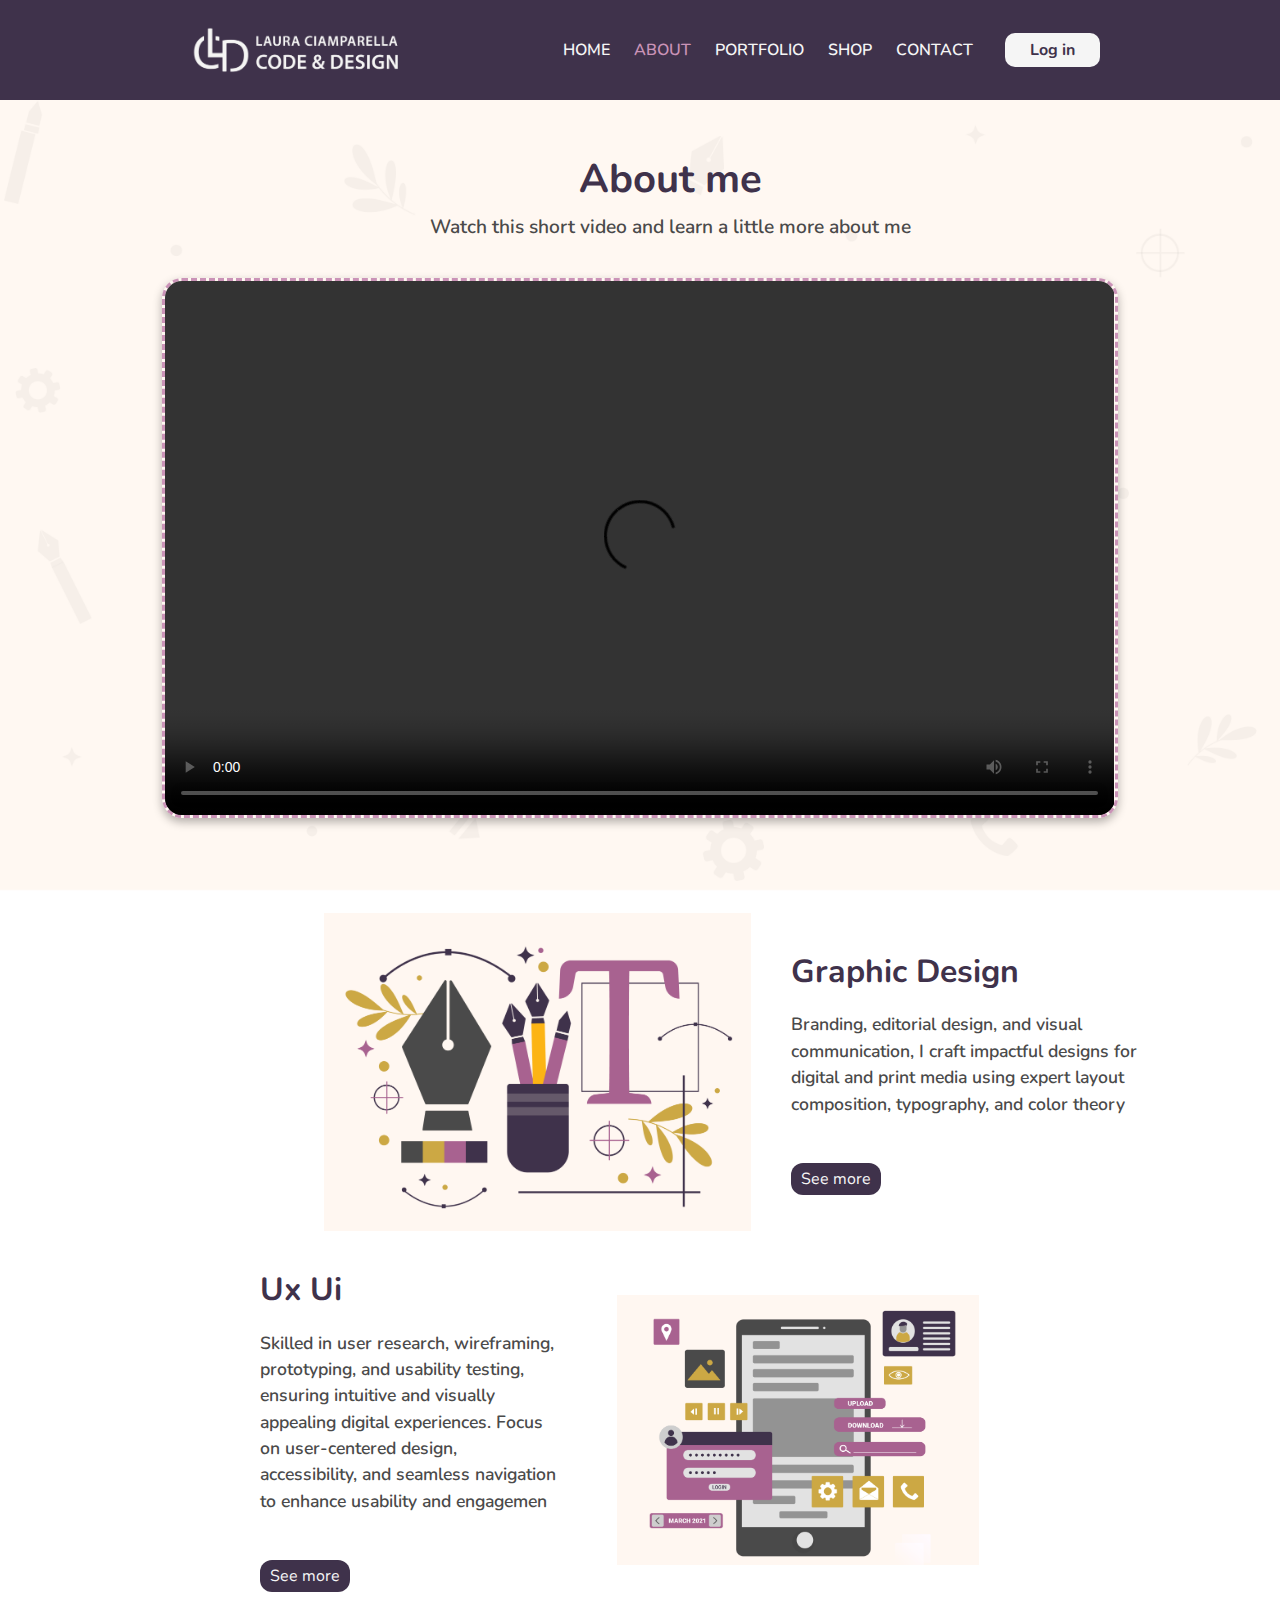
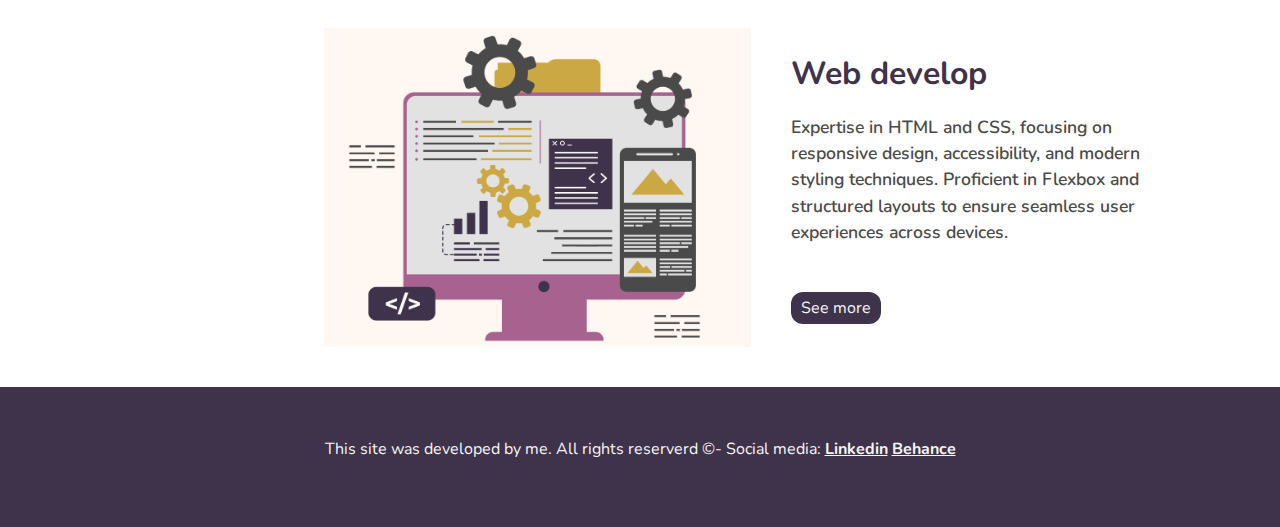
==== PAGES/About.html @ eaa41901 "agregando archivos 3 preentrega" ====
<!DOCTYPE html>
<html lang="en">

<head>
    <meta charset="UTF-8">
    <meta name="viewport" content="width=device-width, initial-scale=1.0">
    <title>About</title>
    <link href="https://cdn.jsdelivr.net/npm/bootstrap@5.3.3/dist/css/bootstrap.min.css" rel="stylesheet"
        integrity="sha384-QWTKZyjpPEjISv5WaRU9OFeRpok6YctnYmDr5pNlyT2bRjXh0JMhjY6hW+ALEwIH" crossorigin="anonymous">
    <!--fonts-->
    <link rel="preconnect" href="https://fonts.googleapis.com">
    <link rel="preconnect" href="https://fonts.gstatic.com" crossorigin>
    <link
        href="https://fonts.googleapis.com/css2?family=Lexend:wght@100..900&family=Nunito:ital,wght@0,200..1000;1,200..1000&display=swap"
        rel="stylesheet">

        <link rel="stylesheet" href="../CSS/style.css">
        
</head>

<body>

    <nav class="navbar navbar-expand-lg bg-body-tertiary" >

        <div class="container-fluid">
            <a class="navbar-brand" href="../index.html"><img src="../IMG/logo.png" alt="logo" width="200px"></a>

            <button class="navbar-toggler" type="button" data-bs-toggle="collapse"
                data-bs-target="#navbarSupportedContent" aria-controls="navbarSupportedContent" aria-expanded="false"
                aria-label="Toggle navigation">
                <span class="navbar-toggler-icon"></span>
            </button>


            <div class="collapse navbar-collapse" id="navbarSupportedContent">
                <ul class="navbar-nav ms-auto mb-2 mb-lg-0">
                   
                    <li class="nav-item me-2">
                        <a class="nav-link" href="../index.html">HOME</a>
                    </li>
                    <li class="nav-item me-2">
                        <a class="nav-link active" href="About.html">ABOUT</a>
                    </li>
                    <li class="nav-item me-2">
                        <a class="nav-link" href="Portfolio.html">PORTFOLIO</a>
                    </li>

                    <li class="nav-item me-2">
                        <a class="nav-link" href="Shop.html">SHOP</a>
                    </li>
                    <li class="nav-item me-2">
                        <a class="nav-link" href="Contact.html">CONTACT</a>
                    </li>


                    <li class="nav-item">
                        <a class="nav-link disabled" aria-disabled="true"></a>
                    </li>
                </ul>
                    <button class="btn btn-outline-success ms-0" type="botton">Log in</button>
            </div>
        </div>
    </nav>

    <section class="presentation-video">
        <div class="acomodar">
            <div class="info-about"><span>
                <h1>About me</h1>
            </span>
            <p>Watch this short video and learn a little more about me</p>
        </div>
        <div class="video"><video src="../VIDEO/presentation-video.mp4" width="960px" height="540px" controls></video></div>
    </section></div>


    <!-- segunda seccion -->
<main>
    <section class="careers">
        <div class="careers-container">
            <div class="careers-img">

                <img src="../IMG/imagenes web-design.png" alt="Graphic Design">
            </div>
            <div class="careers-info">
                <h2>Graphic Design</h2>
                <p> Branding, editorial design, and visual communication, I craft impactful designs for digital and print media using expert layout composition, typography, and color theory</p>
                <a href="./Portfolio.html" class="button">See more</a>
            </div>
        </div>

        <div class="careers-container2">
            <div class="careers-info">
                <h2>Ux Ui</h2>
                <p>Skilled in user research, wireframing, prototyping, and usability testing, ensuring intuitive and visually appealing digital experiences. Focus on user-centered design, accessibility, and seamless navigation to enhance usability and engagemen</p>
                <a href="./Portfolio.html" class="button">See more</a>
            </div>
            <div class="careers-img">
                <div class="imguxui">
                    <img src="../IMG/imagenes web-uxui.png" alt="ux ui">
                </div>
            </div>
        </div>
        <div class="careers-container">
            <div class="careers-img">
                <img src="../IMG/imagenes web-develop.png" alt="Web develop">
            </div>

            <div class="careers-info">
                <h2>Web develop</h2>
                <p>Expertise in HTML and CSS, focusing on responsive design, accessibility, and modern styling techniques. Proficient in Flexbox and structured layouts to ensure seamless user experiences across devices.</p>
                <a href="./Portfolio.html" class="button">See more</a>
            </div>

    </section>

</main>


    <footer>
        <p>This site was developed by me. All rights reserverd ©- Social media: <a
                href="https://www.linkedin.com/in/lauraciamparella/">Linkedin</a> <a
                href="https://www.behance.net/">Behance</a> </p>
    </footer>
    <script src="https://cdn.jsdelivr.net/npm/bootstrap@5.3.3/dist/js/bootstrap.bundle.min.js"
    integrity="sha384-YvpcrYf0tY3lHB60NNkmXc5s9fDVZLESaAA55NDzOxhy9GkcIdslK1eN7N6jIeHz"
    crossorigin="anonymous"></script>

   


</body>

</html>
---- CSS/style.css ----
@charset "UTF-8";
/*reset*/
* {
  margin: 0;
  padding: 0%;
  box-sizing: border-box;
  font-family: "Nunito", sans-serif;
}

body {
  font-family: "Nunito", sans-serif;
  background-image: url("../IMG/background_Mesa de trabajo 1.png");
  /* Carga la imagen */
  background-repeat: repeat;
  background-size: cover;
  background-attachment: fixed;
  background-position: center;
  height: 100vh;
  /* Asegura que el fondo cubra toda la altura de la ventana */
  margin: 0;
  /* Elimina el margen por defecto del body */
}

/*nav bar!!!!!!!!!!!!!!!!!!!!!!!!!!!!!!!!!!!!!!!!!!!*/
.navbar-toggler-icon {
  background-image: url("../IMG/icon-hamburger.png");
}

.navbar-toggler {
  border: none;
  /* Elimina el borde del toggler */
}
.navbar-toggler:focus {
  outline: none;
  box-shadow: none;
}

.container-fluid a {
  color: whitesmoke;
  font-size: medium;
}

.btn {
  background-color: whitesmoke;
  color: #3f324b;
  border: none;
  padding-left: 25px;
  padding-right: 25px;
  padding-bottom: 5px;
  padding-top: 5px;
  font-weight: 700;
  border-radius: 10px;
  text-align: center;
  /* Asegura que el texto se centre */
}
.btn:hover {
  background-color: #b9b2c0;
  border: none;
  color: #3f324b;
  font-weight: 700;
}

.nav-link {
  color: whitesmoke;
  text-decoration: none;
  transition: color 0.3s ease;
}
.nav-link .active {
  color: #ca93b7;
}
.nav-link .disabled {
  color: #554961;
}
.nav-link:hover {
  color: #ca93b7;
  transform: none;
  /* Elimina cualquier cambio en el tamaño del contenedor */
  font-size: inherit;
  /* Mantén el tamaño de la fuente igual que el original */
  font-weight: 600;
}

.container-fluid {
  background-color: #3f324b;
  padding-right: 180px;
  padding-left: 180px;
  padding-top: 5px;
  padding-bottom: 5px;
  margin: 0;
}

.navbar-nav {
  --bs-nav-link-font-weight: 600;
  --bs-nav-link-color: $disabled-color;
  --bs-nav-link-hover-color: $text-color;
  --bs-nav-link-disabled-color: #5c5c5c;
  display: flex;
  flex-direction: column;
  padding-left: 0;
  margin-bottom: 0;
  list-style: none;
}
.navbar-nav .nav-link.disabled {
  color: #554961;
}
.navbar-nav .nav-link.active {
  color: #ca93b7;
}

.navbar {
  margin-top: 0;
  margin-bottom: 0;
  padding-top: 0;
  padding-bottom: 0;
  position: sticky;
  top: 0;
  /* Se queda pegada al top */
  z-index: 9999;
}

.navbar-brand img {
  max-height: 80px;
  height: auto;
  width: auto;
  display: block;
}

.btn-outline-success {
  --bs-btn-color: $text-color;
  --bs-btn-border-color: $text-color;
  --bs-btn-hover-color: #fff;
  --bs-btn-hover-bg: $text-color;
  --bs-btn-hover-border-color: $text-color;
  --bs-btn-focus-shadow-rgb: $text-color;
  --bs-btn-active-color: #554961;
  --bs-btn-active-bg: rgb(218, 217, 217);
  --bs-btn-active-border-color: $text-color;
  --bs-btn-active-shadow: inset 0 3px 5px rgba(0, 0, 0, 0.125);
  --bs-btn-disabled-color: $text-color;
  --bs-btn-disabled-bg: transparent;
  --bs-btn-disabled-border-color:$text-color;
  --bs-gradient: $text-color;
}

.navbar-toggler-icon {
  background-image: url("../IMG/icon-hamburger.png");
}

.navbar-toggler {
  border: none;
}
.navbar-toggler:focus {
  outline: none;
  box-shadow: none;
}

/*END nav bar!!!!!!!!!!!!!!!!!!!!!!!!!!!!!!!!!!!!!!!!!!!*/
/*estilos de main*/
main {
  display: flex;
  align-items: center;
  justify-content: center;
  flex-wrap: wrap;
}

main .textos {
  text-align: center;
  justify-content: right;
  font-weight: 600;
  font-size: 1.2rem;
  color: #4a4a4a;
}
main .textos h1 span {
  display: block;
  color: #3f324b;
  font-size: 2rem;
  font-weight: 700;
}
main .textos .button {
  background-color: #3f324b;
  color: whitesmoke;
  text-decoration: none;
  padding: 10px 15px;
  border-radius: 20px;
  font-weight: 700;
  display: inline-block;
  /*convertir etiqueta de linea con propiedades de bloque*/
  margin-top: 50px;
  /*separo el boton de los demas textos*/
  box-shadow: 0 4px 6px rgba(22, 22, 22, 0.5);
  transition: box-shadow 0.3s ease;
}
main .textos .button:hover {
  box-shadow: 0 6px 12px rgba(22, 22, 22, 0.8);
  opacity: 0.9;
  cursor: pointer;
}

main .imagen {
  display: flex;
  align-items: center;
  justify-content: center;
  width: 40%;
  height: 40%;
  max-width: 30vw;
  /* Limita el ancho máximo */
  aspect-ratio: 1/1;
  background-image: url("../IMG/profile-picture.png");
  /* Imagen inicial */
  background-size: cover;
  /* Ajustar la imagen al contenedor */
  background-position: center;
  /* Centrar la imagen */
  transition: background-image 0.3s ease;
  /* Transición suave */
}
main .imagen:hover {
  background-image: url("../IMG/profile-picture-2.png");
}
main .imagen img {
  max-height: 60vh;
}

/*estilos de section*/
/*estilos de section specializing-in*/
.specializing-in {
  background-color: #3f324b;
  display: flex;
  align-items: center;
  justify-content: center;
  flex-direction: column;
}

.cards-container {
  display: flex;
  justify-content: center;
  gap: 50px;
  padding: 45px;
  padding-bottom: 110px;
}

.card {
  background-color: #fff7f1;
  border-radius: 20px;
  width: 20%;
  /* Porcentaje del contenedor padre */
  padding: 15px;
  display: flex;
  align-items: center;
  justify-content: center;
  flex-direction: column;
  /* Centrar el texto */
  color: #3f324b;
  box-shadow: 0 4px 6px rgba(22, 22, 22, 0.5);
  transition: box-shadow 0.3s ease;
}
.card:hover {
  box-shadow: 0 6px 12px rgba(22, 22, 22, 0.8);
  opacity: 0.9;
  cursor: pointer;
  transform: scale(1.05);
}
.card img {
  width: 30%;
  padding-bottom: 10px;
}
.card h2 {
  margin-bottom: 20px;
  font-weight: 700;
}
.card a {
  text-decoration: none;
  color: #3f324b;
  display: table-column;
  text-align: center;
  align-items: center;
}

.specializing-in span h1 {
  align-items: center;
  color: #fff7f1;
  font-size: 2em;
  justify-content: right;
  padding-top: 25px;
  font-weight: 600;
}

/*estilos de section why-me*/
.aptitudes span {
  padding-bottom: 20px;
  align-items: center;
  color: #3f324b;
  font-size: 1.5rem;
  justify-content: right;
  padding-top: 25px;
}

.aptitudes h1 {
  font-weight: 700;
}

.aptitudes p {
  font-weight: 600;
  font-size: 1.2rem;
  color: #4a4a4a;
}

.why-me {
  display: flex;
  align-items: center;
  justify-content: center;
}

.aptitudes {
  display: flex;
  align-items: center;
  justify-content: center;
  text-align: center;
  font-size: larger;
  flex-direction: column;
  width: 40%;
  flex-wrap: wrap;
  align-items: center;
}

.imagen2 {
  display: flex;
  align-items: center;
  justify-content: center;
  width: 50%;
  padding-left: 70px;
}
.imagen2 img {
  max-height: 57vh;
  padding-left: 60px;
}

.aptitudes ul {
  padding-top: 20px;
  text-align: center;
  line-height: 2;
  color: #3f324b;
  font-size: x-large;
  list-style: none;
}

/*END home*/
/*estilos de footer*/
footer {
  background-color: #3f324b;
  padding: 50px;
  color: whitesmoke;
  text-align: center;
}
footer a {
  color: whitesmoke;
  font-weight: 700;
}
footer a:hover {
  color: #b9b2c0;
}

/*END footer*/
/* Estilos para ABOUT */
main {
  flex-wrap: wrap;
}

.info-about {
  line-height: 1.5;
  padding-left: 60px;
}
.info-about h1,
.info-about .presentation-video span {
  text-align: center;
  font-size: 1.5rem;
  font-weight: 700;
  color: #3f324b;
  margin-bottom: 10px;
}
.info-about h1 {
  font-size: 2.5rem;
}
.info-about p {
  text-align: center;
  font-size: 1.2rem;
  color: #4a4a4a;
  margin-top: 0;
  padding-bottom: 20px;
}

.presentation-video {
  display: flex;
  align-items: center;
  justify-content: center;
  flex-direction: column;
  width: 100%;
  padding: 55px 20px;
  gap: 20px;
}
.presentation-video .video {
  width: 80%;
  max-height: 540px;
  display: flex;
  align-items: center;
  justify-content: center;
  margin: 0 auto;
}
.presentation-video .video video {
  border: 3px dashed #ca93b7;
  border-radius: 20px;
  box-shadow: 0 4px 10px rgba(0, 0, 0, 0.3);
}
.presentation-video p {
  justify-content: right;
  font-weight: 600;
  font-size: 1.2rem;
  color: #4a4a4a;
}

.careers {
  display: flex;
  align-items: center;
  justify-content: center;
  flex-direction: column;
  flex-wrap: wrap;
  padding: 20px;
}

.careers-container {
  display: flex;
  align-items: center;
  justify-content: center;
  width: 100%;
  height: auto;
  padding-right: 60px;
}
.careers-container .careers-img:hover {
  transition: background-color 0.05s ease;
  opacity: 1;
  transform: scale(1.07);
}

.careers-container2 {
  display: flex;
  align-items: center;
  justify-content: center;
  width: 100%;
  padding-left: 220px;
}
.careers-container2 .careers-img:hover {
  transition: background-color 0.05s ease;
  opacity: 1;
  transform: scale(1.07);
}

.imguxui {
  display: flex;
  justify-content: left;
  margin: 20px;
}

.careers-img {
  display: flex;
  justify-content: right;
  margin: 20px;
}
.careers-img img {
  width: 60%;
  height: auto;
}

.careers-info {
  width: 100%;
  height: auto;
  padding: 20px;
  justify-content: center;
  line-height: 1.5;
}
.careers-info a {
  text-decoration: none;
  color: whitesmoke;
}
.careers-info .button {
  background-color: #3f324b;
  border: none;
  border-radius: 12px;
  padding: 5px 10px;
}
.careers-info .button:hover {
  background-color: #b9b2c0;
  color: #3f324b;
}
.careers-info h2 {
  font-size: xx-large;
  font-weight: 700;
  color: #3f324b;
  margin-bottom: 20px;
}
.careers-info p {
  justify-content: right;
  font-weight: 600;
  font-size: 1.1rem;
  color: #4a4a4a;
  margin-bottom: 50px;
}

/*END about*/
/* Estilos para PORTFOLIO */
.spanportfolio h1 {
  text-align: center;
  font-size: 2.5rem;
  font-weight: 700;
  color: #3f324b;
  margin-bottom: 20px;
  padding-top: 50px;
}

.info-portfolio p {
  text-align: center;
  font-size: 1.2rem;
  color: #4a4a4a;
  font-weight: 600;
  padding-bottom: 20px;
  width: 40%;
  margin-left: auto;
  margin-right: auto;
}

.grid {
  display: flex;
  align-items: center;
  justify-content: center;
  padding-bottom: 80px;
}

.grid-container {
  display: grid;
  grid-template-columns: repeat(3, 1fr);
  gap: 10px;
  grid-template-areas: "item1 item2 item3" "item4 item5 item6" "item7 item8 item9";
  max-width: 1200px;
  margin: 20px;
}

.grid-item {
  position: relative;
  overflow: hidden;
  border-radius: 8px;
  box-shadow: 0px 1px 10px rgb(141, 141, 141);
  cursor: pointer;
}
.grid-item img {
  width: 100%;
  height: 100%;
  object-fit: cover;
  transition: transform 0.3s ease, box-shadow 0.3s ease;
}
.grid-item:hover img {
  transform: scale(1.1);
  box-shadow: 0px 8px 20px rgb(0, 0, 0);
}

.portfolio-info h1 {
  font-size: 2.5rem;
  color: #3f324b;
  font-weight: 700;
  text-align: center;
  margin-top: 50px;
}
.portfolio-info p {
  font-weight: 600;
  font-size: 1.2rem;
  color: #4a4a4a;
  text-align: justify;
  width: 60%;
  margin-left: auto;
  margin-right: auto;
  margin-top: 20px;
  margin-bottom: 20px;
}

.proyecto {
  display: flex;
  align-items: center;
  justify-content: center;
  padding-top: 40px;
  padding-bottom: 60px;
}

.proyecto2 {
  display: flex;
  align-items: center;
  justify-content: center;
  flex-direction: column;
  padding-top: 40px;
  padding-bottom: 60px;
}

.proyecto img {
  max-width: 1200px;
  box-shadow: 0px 1px 10px rgb(223, 222, 222);
  border-radius: 10px;
}

.proyecto2 img {
  max-width: 1200px;
  box-shadow: 0px 1px 10px rgb(223, 222, 222);
  border-radius: 10px;
}

/*END portfolio*/
/*contact*/
body {
  font-family: "Nunito", sans-serif;
  background-image: url("../IMG/background_Mesa de trabajo 1.png");
  background-repeat: repeat;
  background-size: cover;
  background-attachment: fixed;
  background-position: center;
  margin: 0;
  padding: 0;
  min-height: 100vh;
}

.contact-container {
  padding: 50px 20px;
  gap: 30px;
}

.contact-container h1 {
  color: #3f324b;
  font-size: 2.5rem;
  font-weight: 700;
  text-align: center;
  margin-bottom: 20px;
}

.contact-container p {
  color: #4a4a4a;
  font-size: 1.2rem;
  font-weight: 600;
  text-align: center;
  max-width: 800px;
  margin-bottom: 30px;
}

.contact-form {
  display: flex;
  align-items: center;
  justify-content: center;
  flex-direction: row;
  background-color: whitesmoke 0.5;
  border-radius: 15px;
  box-shadow: 0 2px 3px rgba(22, 22, 22, 0.5);
  padding: 40px 40px 0 40px;
  width: 100%;
  max-width: 2000px;
  gap: 20px;
}

.contact-container img {
  width: 100%;
  height: auto;
  max-width: 400px;
}

.contact-info {
  display: flex;
  flex-direction: column;
  justify-content: end;
}

.contact-form input,
.contact-form textarea {
  width: 100%;
  padding: 15px;
  border: 1px solid #ccc;
  border-radius: 10px;
  font-size: 1rem;
  font-family: "Nunito", sans-serif;
  outline: none;
  margin: 0 0 15px 0;
  transition: box-shadow 0.3s ease;
}

.contact-form label {
  font-weight: 700;
  color: #3f324b;
}

.contact-form input:focus,
.contact-form textarea:focus {
  box-shadow: 0 4px 8px rgba(63, 50, 75, 0.3);
  border-color: #3f324b;
}

.contact-form button {
  background-color: #3f324b;
  color: whitesmoke;
  font-size: 1rem;
  font-weight: 500;
  padding: 10px;
  border: none;
  border-radius: 10px;
  cursor: pointer;
  transition: box-shadow 0.3s ease, opacity 0.3s ease;
  margin-top: 40px;
}

.contact-form button:hover {
  box-shadow: 0 6px 12px rgba(22, 22, 22, 0.8);
  opacity: 0.9;
}

.success-message {
  background-color: #e8f8f5;
  border: 2px solid #3f324b;
  color: #3f324b;
  border-radius: 10px;
  padding: 15px;
  font-weight: 600;
  text-align: center;
  display: none;
}

.contact-section-container {
  display: flex;
  flex-direction: column;
  align-items: center;
  justify-content: center;
}

.social-media {
  display: flex;
  justify-content: center;
  align-items: center;
}

.social-media-container {
  display: flex;
  flex-direction: row;
  justify-content: center;
  align-items: center;
}

.social-media-container img {
  max-width: 40px;
  padding: 5px;
  margin-bottom: 20px;
}

.social-media-container p {
  margin-right: 10px;
}

/*END contact*/
/*schop*/
.product-grid {
  padding: 50px 0;
}
.product-grid h1 {
  font-size: 2.5rem;
  color: #3f324b;
  font-weight: 700;
  margin-bottom: 40px;
}

.container {
  display: block;
  margin: 0 auto;
}

/* Estilo para las columnas dentro de la grilla */
.col-shop {
  display: flex;
  align-items: center;
  justify-content: center;
}
.col-shop:hover .card-shop {
  box-shadow: 0 4px 12px rgba(0, 0, 0, 0.2);
  transform: translateY(-5px);
  /* Da un pequeño efecto de elevación */
  transition: box-shadow 0.3s ease, transform 0.3s ease;
}

.card-shop {
  width: 100%;
  max-width: 300px;
  /* Asegura que las tarjetas sean cuadradas */
  margin: 0 auto;
  background-color: #fff;
  border: 1px solid #ddd;
  border-radius: 8px;
  box-shadow: 0 2px 10px rgba(0, 0, 0, 0.1);
  overflow: hidden;
  transition: all 0.3s ease;
}
.card-shop img {
  width: 100%;
  height: 200px;
  /* Mantén una altura constante */
  object-fit: cover;
}
.card-shop .card-body {
  padding: 20px;
  text-align: center;
}
.card-shop .card-title {
  font-size: 1.25rem;
  font-weight: 600;
  color: #3f324b;
  margin-bottom: 15px;
}
.card-shop .card-text {
  font-size: 1rem;
  color: #6c757d;
  margin-bottom: 20px;
}
.card-shop .price {
  font-size: 1.2rem;
  font-weight: 700;
  color: #ca93b7;
  margin-bottom: 20px;
}
.card-shop .btn-store {
  background-color: #3f324b;
  color: white;
  border: none;
  padding: 8px 20px;
  font-weight: 700;
  border-radius: 10px;
  text-align: center;
  transition: background-color 0.3s ease;
}
.card-shop .btn-store:hover {
  background-color: #b9b2c0;
  color: #3f324b;
}

/*END shop*/
/*Media query tablet*/
@media (max-width: 1024px) {
  #navbarSupportedContent .collapse.navbar-collapse {
    overflow: visible;
  }
  .navbar-collapse {
    margin: 20px;
    flex-basis: 100%;
    flex-grow: 1;
    align-items: center;
  }
  #navbarSupportedContent .btn {
    width: 100%;
  }
  /*Home*/
  main {
    padding-top: 20px;
  }
  main .textos .button {
    margin: 0%;
  }
  main .imagen {
    margin-top: 20px;
  }
  .specializing-in .cards-container {
    justify-content: space-around;
    gap: 50px;
    padding: 45px;
    padding-bottom: 80px;
  }
  .specializing-in .cards-container .card {
    width: 100%;
  }
  .why-me {
    display: flex;
    align-items: center;
    justify-content: center;
    flex-direction: column;
    margin-top: 10px;
  }
  .why-me .imagen2 img {
    max-height: 24vh;
    padding-left: 0px;
  }
  /*About me*/
  body .presentation-video {
    padding: 20px 20px 0px 20px;
  }
  body .presentation-video video {
    width: 100%;
    height: auto;
  }
  main .careers .careers-container {
    display: flex;
    align-items: center;
    justify-content: space-around;
  }
  main .careers .careers-container .careers-img img {
    width: 100%;
    height: auto;
  }
  main .careers .careers-container2 {
    display: flex;
    align-items: center;
    justify-content: space-around;
    padding-left: 0%;
  }
  main .careers .careers-container2 .careers-img img {
    width: 100%;
    height: auto;
  }
  /*Portfolio*/
  body .info-portfolio p {
    width: 80%;
  }
  body .portfolio-info p {
    width: 80%;
  }
  body .proyecto, body .proyecto2 {
    width: 100%;
    height: auto;
    padding: 10px 10px 10px 10px;
  }
  body .proyecto img, body .proyecto2 img {
    width: 100%;
    height: auto;
  }
  /*Schop*/
  main .product-grid .container .row-cols-md-4 * {
    width: 50%;
  }
  main .product-grid .container .col-shop .card-shop {
    width: 100%;
    max-width: 350px;
    margin: 0;
  }
  main .product-grid .container .col-shop .card-shop img {
    width: 100%;
    object-fit: cover;
  }
  main .product-grid .container .col-shop .card-body {
    width: 100%;
    display: flex;
    align-items: center;
    justify-content: center;
    flex-direction: column;
  }
  main .product-grid .container .col-shop .card-body .card-title {
    width: 100%;
  }
  main .product-grid .container .col-shop .card-body .card-text {
    width: 100%;
  }
  main .product-grid .container .col-shop .card-body .price {
    width: 100%;
  }
}
/*media query mobile*/
@media (max-width: 768px) {
  .container-fluid {
    padding-right: 20px;
    padding-left: 20px;
  }
  .container-fluid .container-fluid {
    padding-right: 10px;
    padding-left: 10px;
  }
  #navbarSupportedContent .collapse.navbar-collapse {
    overflow: visible;
  }
  .navbar-collapse {
    margin: 20px;
    flex-basis: 100%;
    flex-grow: 1;
    align-items: center;
  }
  #navbarSupportedContent .btn {
    width: 100%;
  }
  .grid-container {
    grid-template-areas: "item1" "item2" "item3" "item4" "item5";
    grid-template-columns: 1fr;
  }
  .textos {
    width: 80%;
    height: auto;
    padding-top: 20px;
  }
  .textos h1 span {
    padding-top: 10px;
    font-size: x-large large;
    padding-bottom: 10px;
  }
  .textos p {
    padding-bottom: 1px;
    margin-bottom: 1px;
  }
  .textos .button {
    margin: 15px;
    width: 50%;
    height: auto;
  }
  .textos .imagen {
    transform: scale(1.8);
    transition: transform 0.3s ease;
    margin-bottom: 47px;
    margin-top: 40px;
    width: 70%;
    height: auto;
  }
  .cards-container {
    flex-direction: column;
    gap: 20px;
  }
  .card {
    width: 100%;
  }
  .aptitudes {
    display: flex;
    flex-direction: column;
    width: 90%;
    margin: 0 auto;
    box-sizing: border-box;
  }
  .why-me {
    display: flex;
    align-items: center justify;
    justify-content: justify;
    flex-direction: column;
  }
  .why-me .imagen2 {
    width: 90%;
    padding: 0px;
    background-size: contain;
    background-position: center;
  }
  .why-me .imagen2 img {
    width: 100%;
    padding: 0px;
    object-fit: contain;
  }
  .aptitudes ul {
    line-height: 2;
    font-size: large;
    padding-bottom: 20px;
  }
  /*about me */
  .presentation-video {
    display: flex;
    justify-content: center;
    padding: 0px;
  }
  .presentation-video .acomodar .info-about span {
    margin-bottom: 0;
    justify-content: center;
  }
  .presentation-video .acomodar .info-about p {
    padding: 0px 0px 0px 0px;
  }
  .presentation-video h1 {
    margin-bottom: 0;
    font-size: xx-large;
  }
  .presentation-video .video {
    margin: 0%;
    width: 100%;
  }
  .presentation-video .video video {
    width: 100%;
    height: auto;
  }
  .presentation-video .acomodar {
    display: flex;
    align-items: center;
    justify-content: center;
    flex-direction: column;
    margin: 0%;
  }
  .presentation-video .acomodar .info-about {
    display: flex;
    justify-content: center;
    align-items: center;
    flex-direction: column;
    padding: 8px;
  }
  .careers {
    flex-wrap: nowrap;
    padding: 0;
    flex-direction: column;
  }
  .careers-container {
    display: flex;
    flex-direction: column;
    flex-wrap: wrap;
    justify-content: center;
    text-align: center justify;
    padding: 8px;
  }
  .careers-container h2 {
    justify-content: center;
    align-items: center;
    margin: 0;
    padding-bottom: 10px;
  }
  .careers-container p {
    margin-bottom: 20px;
  }
  .careers-container .careers-img {
    justify-content: center;
    margin: 0;
    padding: 8px;
  }
  .careers-container .careers-img img {
    width: 100%;
    height: auto;
  }
  .careers-container2 {
    display: flex;
    flex-direction: column;
    flex-wrap: wrap;
    justify-content: center;
    text-align: center justify;
    padding: 8px;
  }
  .careers-container2 h2 {
    justify-content: center;
    align-items: center;
    margin: 0;
    padding-bottom: 10px;
  }
  .careers-container2 p {
    margin-bottom: 20px;
  }
  .careers-container2 .careers-img {
    justify-content: center;
    margin: 0;
    padding: 8px;
  }
  .careers-container2 .careers-img img {
    width: 100%;
    height: auto;
  }
  .careers-container2 .careers-img {
    order: 1;
  }
  .careers-container2 .careers-info {
    order: 2;
  }
  /*portfolio */
  .info-portfolio .spanportfolio h1 {
    margin: 10px;
    padding: 10px;
    font-size: xx-large;
  }
  .info-portfolio p {
    width: 90%;
    height: auto;
    text-align: center;
  }
  .portfolio-info h1 {
    margin: 10px;
    padding: 10px;
    font-size: xx-large;
  }
  .portfolio-info p {
    width: 90%;
    height: auto;
    text-align: center;
    font-size: 16px;
  }
  .proyecto,
  .proyecto2 {
    width: 100%;
    height: auto;
    padding: 10px 10px 10px 10px;
  }
  .proyecto img,
  .proyecto2 img {
    width: 100%;
    height: auto;
  }
  /*contacto */
  .contact-container {
    padding: 20px;
  }
  .contact-container h1 {
    font-size: 2rem;
  }
  .contact-form {
    padding: 30px;
    display: flex;
    align-items: center;
    justify-content: center;
    flex-direction: column;
  }
  .contact-form button {
    font-size: 0.9rem;
    margin-bottom: 40px;
  }
  .contact-section {
    display: flex;
    align-items: center;
    justify-content: center;
    flex-direction: column;
  }
  .contact-section-container {
    display: flex;
    align-items: center;
    justify-content: center;
    flex-direction: column;
  }
  .contact-section-container h1 {
    font-size: xx-large;
    padding: 10px;
  }
  .contact-container .contact-section-container h1 {
    font-size: xx-large;
    padding: 10px;
  }
  /*shop */
  main .product-grid {
    padding-top: 0%;
  }
  main .product-grid h1 {
    font-size: xx-large;
  }
  main .product-grid .container .row-cols-md-4 * {
    width: 100%;
  }
  main .product-grid .container .col-shop .card-shop {
    width: 100%;
    max-width: 350px;
    margin: 0;
  }
  main .product-grid .container .col-shop .card-shop img {
    width: 100%;
    object-fit: cover;
  }
  main .product-grid .container .col-shop .card-body {
    width: 100%;
    display: flex;
    align-items: center;
    justify-content: center;
    flex-direction: column;
  }
  main .product-grid .container .col-shop .card-body .card-title {
    width: 100%;
  }
  main .product-grid .container .col-shop .card-body .card-text {
    width: 100%;
  }
  main .product-grid .container .col-shop .card-body .price {
    width: 100%;
  }
}
/*END media query mobile*/

/*# sourceMappingURL=style.css.map */
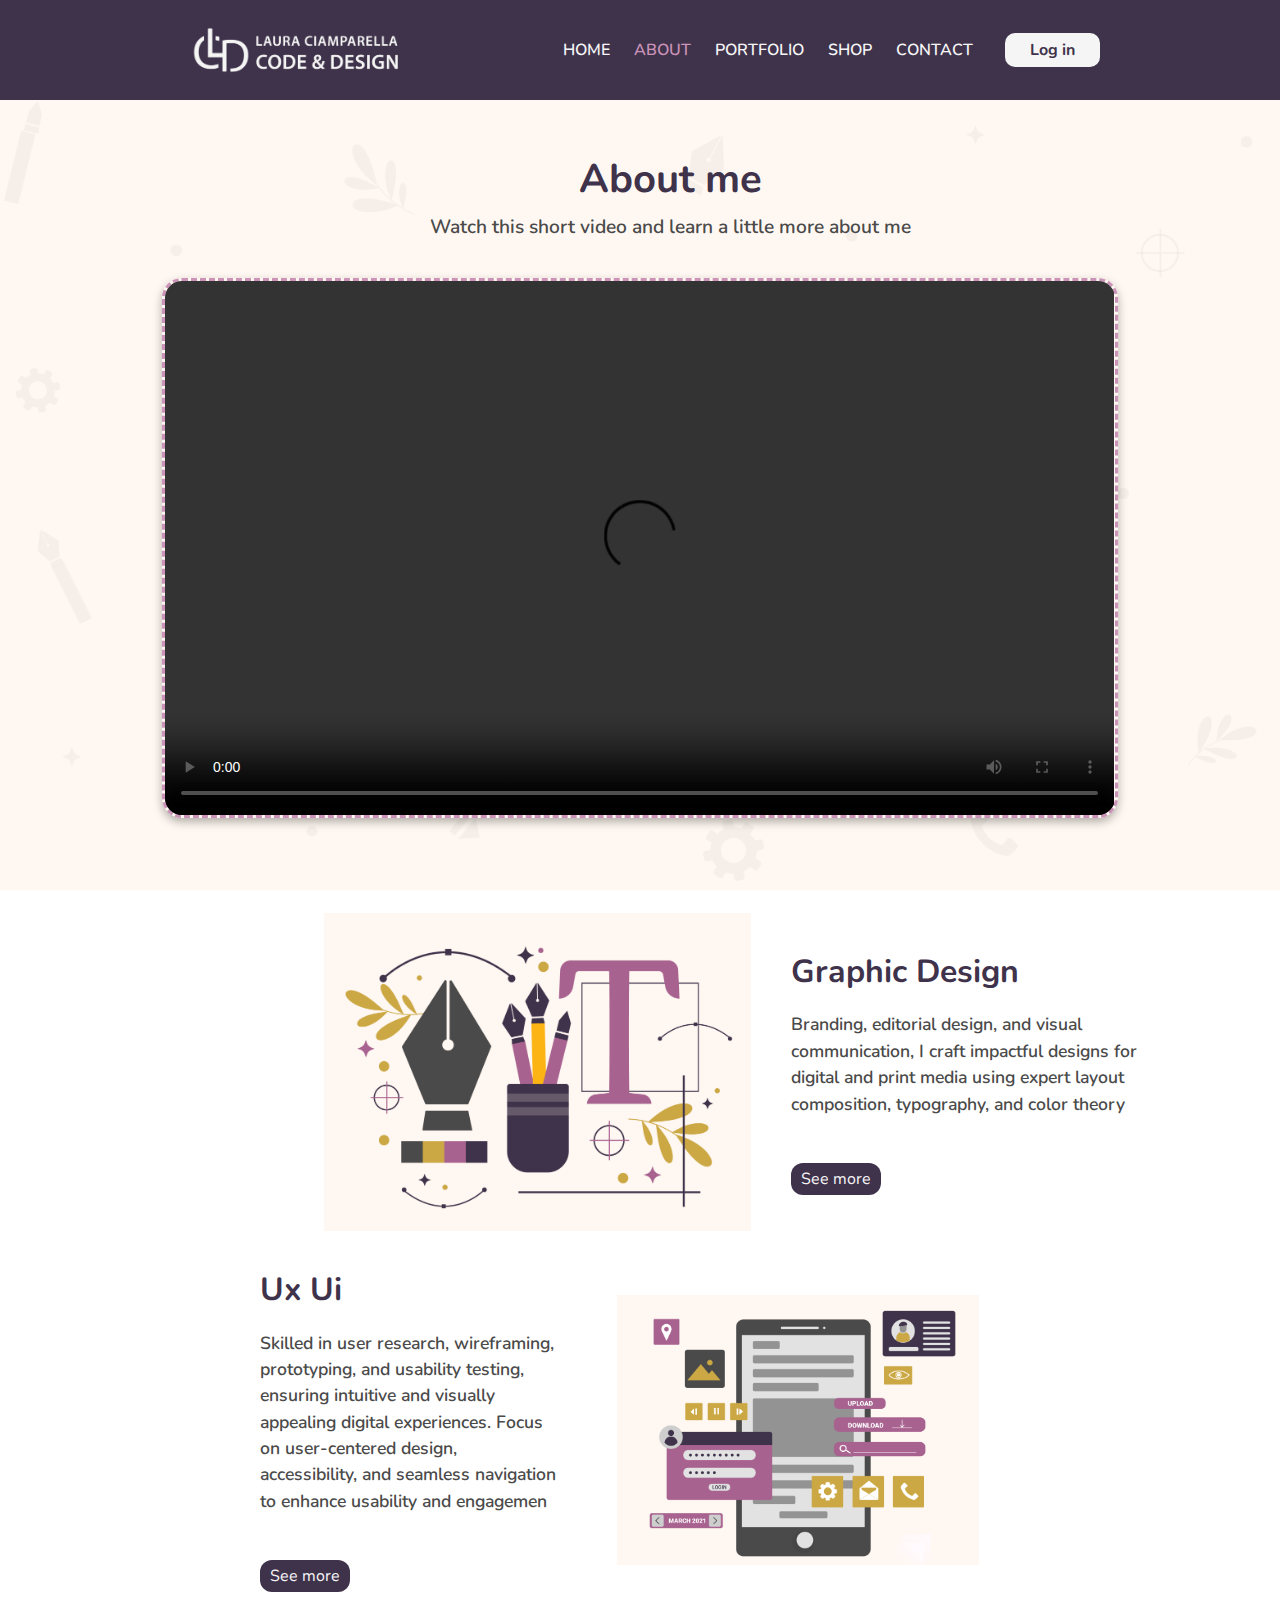
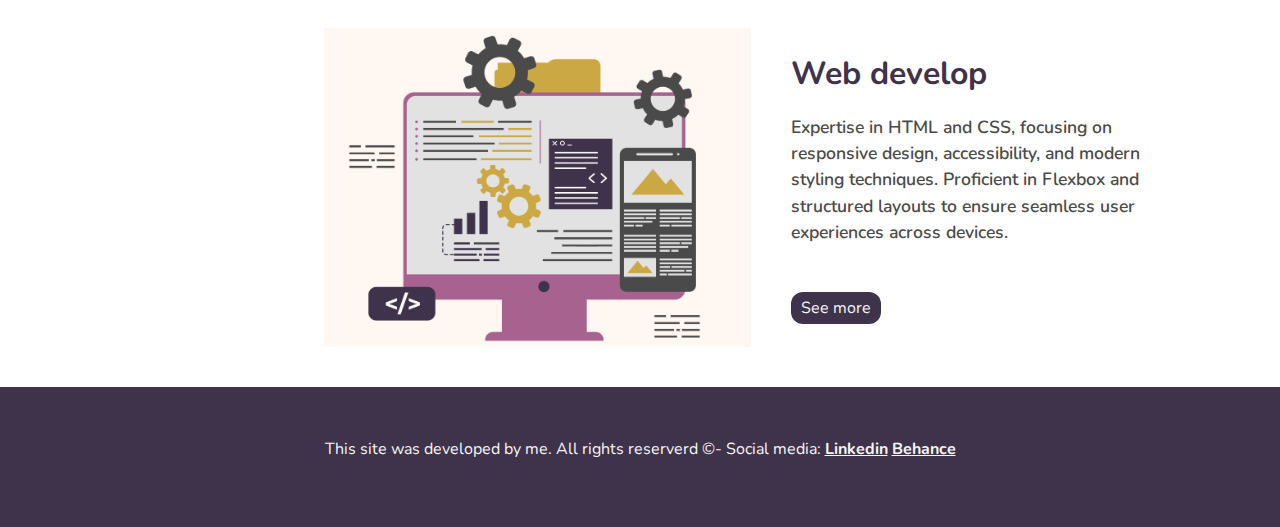
==== commit ad26f8fb: "Update About.html" ====
--- a/PAGES/About.html
+++ b/PAGES/About.html
@@ -4,6 +4,8 @@
 <head>
     <meta charset="UTF-8">
     <meta name="viewport" content="width=device-width, initial-scale=1.0">
+    <meta name="description" content="Laura Ciamparella's portfolio - official web site">
+    <meta name="keywords" content="portfolio, graphic design, uxui, graphic designer, web develop, portfolio graphic design">
     <title>About</title>
     <link href="https://cdn.jsdelivr.net/npm/bootstrap@5.3.3/dist/css/bootstrap.min.css" rel="stylesheet"
         integrity="sha384-QWTKZyjpPEjISv5WaRU9OFeRpok6YctnYmDr5pNlyT2bRjXh0JMhjY6hW+ALEwIH" crossorigin="anonymous">
